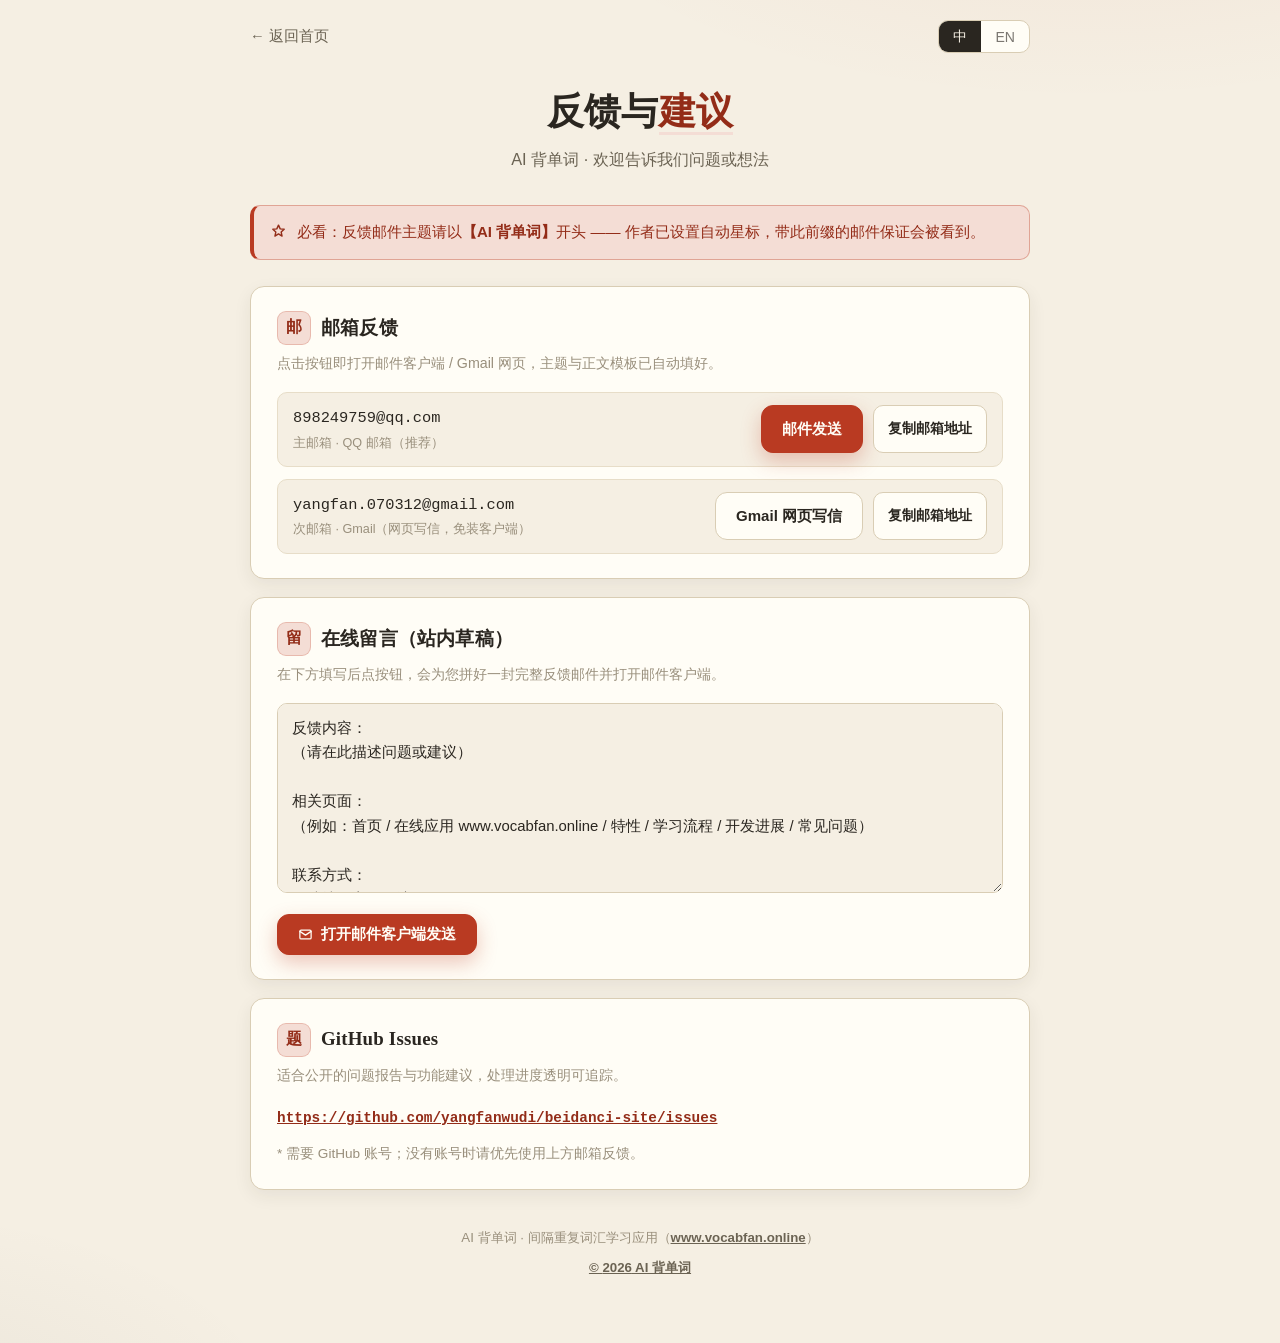
==== feedback.html @ 79ce5f50 "feat: 新增用户反馈页与页脚入口" ====
<!DOCTYPE html>
<html lang="zh-CN">
<head>
  <meta charset="utf-8">
  <meta name="viewport" content="width=device-width, initial-scale=1">
  <title>反馈 · AI 背单词 — 间隔重复词汇学习应用</title>
  <meta name="description" content="向 AI 背单词提交问题与建议：主邮箱 898249759@qq.com、次邮箱 yangfan.070312@gmail.com，或前往 GitHub Issues。邮件主题以【AI 背单词】开头，作者已设自动星标，保证会被看到。Feedback page for the AI vocabulary app.">
  <meta name="theme-color" content="#f5efe3">
  <link rel="icon" type="image/svg+xml" href="assets/favicon.svg">

  <!-- 首屏渲染前设定 html[lang]，避免语言闪烁（与 index.html 同一契约） -->
  <script>
    (function () {
      var saved = null;
      try { saved = localStorage.getItem("beidanci-lang"); } catch (e) { saved = null; }
      var fromQuery = null;
      try {
        fromQuery = new URLSearchParams(window.location.search).get("lang");
      } catch (e) { fromQuery = null; }
      var lang = "zh";
      if (fromQuery === "en" || fromQuery === "zh") { lang = fromQuery; }
      else if (saved === "en" || saved === "zh") { lang = saved; }
      document.documentElement.lang = lang === "en" ? "en" : "zh-CN";
    })();
  </script>

  <style>
    /* —— 设计变量：与 assets/style.css 保持一致 —— */
    :root {
      --paper: #f5efe3;
      --paper-deep: #ece3d0;
      --card: #fffdf6;
      --ink: #2a2620;
      --ink-soft: #6b6353;
      --ink-faint: #998f7c;
      --line: #d9cdb4;
      --line-soft: #e7ddc8;
      --accent: #b93a22;
      --accent-deep: #932c18;
      --accent-soft: #f4ddd5;
      --font-serif: Georgia, "Times New Roman", "Songti SC", "STSong", "SimSun",
        "Noto Serif CJK SC", "Source Han Serif SC", serif;
      --font-sans: -apple-system, BlinkMacSystemFont, "Segoe UI", "PingFang SC",
        "Hiragino Sans GB", "Microsoft YaHei", "Noto Sans SC", Arial, sans-serif;
      --font-mono: "Cascadia Mono", "SF Mono", Consolas, "Liberation Mono", Menlo,
        monospace;
    }

    /* —— 语言可见性：html[lang] 驱动 data-lang 元素（与站点同机制） —— */
    html[lang="en"] [data-lang="zh"] { display: none; }
    html[lang="zh-CN"] [data-lang="en"],
    html[lang="zh"] [data-lang="en"] { display: none; }

    * , *::before, *::after { box-sizing: border-box; }
    html { scroll-behavior: smooth; -webkit-text-size-adjust: 100%; }

    body {
      margin: 0;
      font-family: var(--font-sans);
      font-size: 16px;
      line-height: 1.75;
      color: var(--ink);
      background:
        radial-gradient(900px 380px at 85% -10%, rgba(185, 58, 34, 0.06), transparent 62%),
        radial-gradient(700px 360px at -10% 106%, rgba(42, 38, 32, 0.05), transparent 60%),
        var(--paper);
      min-height: 100vh;
    }

    h1, h2, h3 {
      font-family: var(--font-serif);
      line-height: 1.28;
      font-weight: 700;
      letter-spacing: 0.01em;
    }

    a { color: var(--accent-deep); }
    a:hover { text-decoration: underline; }

    :focus-visible {
      outline: 2px solid var(--accent);
      outline-offset: 2px;
      border-radius: 4px;
    }

    .fb-wrap { width: min(780px, calc(100% - 36px)); margin: 0 auto; padding: 0 0 64px; }

    /* —— 顶栏：返回 + 语言切换 —— */
    .fb-topbar {
      display: flex;
      align-items: center;
      justify-content: space-between;
      gap: 12px;
      flex-wrap: wrap;
      padding: 18px 0 6px;
    }

    .fb-back {
      color: var(--ink-soft);
      font-size: 0.92rem;
      text-decoration: none;
      padding: 6px 10px;
      margin-left: -10px;
      border-radius: 8px;
      transition: color 0.15s ease, background 0.15s ease;
    }
    .fb-back:hover { color: var(--ink); background: var(--paper-deep); text-decoration: none; }

    .fb-lang {
      display: inline-flex;
      border: 1px solid var(--line);
      border-radius: 10px;
      overflow: hidden;
      background: var(--card);
    }
    .fb-lang button {
      appearance: none;
      border: 0;
      background: transparent;
      font-family: var(--font-sans);
      font-size: 0.88rem;
      padding: 6px 14px;
      cursor: pointer;
      color: var(--ink);
      opacity: 0.62;
      transition: background 0.15s ease, color 0.15s ease, opacity 0.15s ease;
    }
    html[lang="zh-CN"] .fb-lang-zh, html[lang="zh"] .fb-lang-zh,
    html[lang="en"] .fb-lang-en { opacity: 1; background: var(--ink); color: var(--paper); }

    /* —— 页头 —— */
    .fb-head { text-align: center; padding: 26px 0 8px; }
    .fb-head h1 {
      font-size: clamp(1.7rem, 4vw, 2.3rem);
      margin: 0 0 10px;
    }
    .fb-head h1 em {
      font-style: normal;
      color: var(--accent-deep);
      border-bottom: 3px solid var(--accent-soft);
    }
    .fb-head p { margin: 0; color: var(--ink-soft); font-size: 1.02rem; }

    /* —— 顶部必看提示 —— */
    .fb-notice {
      display: flex;
      gap: 10px;
      align-items: flex-start;
      margin: 24px 0 26px;
      padding: 13px 16px;
      background: var(--accent-soft);
      border: 1px solid rgba(185, 58, 34, 0.35);
      border-left: 4px solid var(--accent);
      border-radius: 10px;
      color: var(--accent-deep);
      font-size: 0.94rem;
    }
    .fb-notice svg { flex: none; margin-top: 4px; }
    .fb-notice p { margin: 0; }

    /* —— 卡片 —— */
    .fb-card {
      background: var(--card);
      border: 1px solid var(--line);
      border-radius: 14px;
      box-shadow: 0 6px 18px rgba(42, 38, 32, 0.07);
      padding: 24px 26px;
      margin-bottom: 18px;
    }
    .fb-card h2 {
      display: flex;
      align-items: center;
      gap: 10px;
      font-size: 1.18rem;
      margin: 0 0 6px;
    }
    .fb-card h2 .fb-tile {
      display: inline-flex;
      align-items: center;
      justify-content: center;
      width: 34px;
      height: 34px;
      border-radius: 9px;
      background: var(--accent-soft);
      border: 1px solid rgba(185, 58, 34, 0.22);
      color: var(--accent-deep);
      font-family: var(--font-serif);
      font-size: 1rem;
      flex: none;
    }
    .fb-hint { color: var(--ink-faint); font-size: 0.89rem; margin: 0 0 16px; }

    .fb-email-row {
      display: flex;
      align-items: center;
      justify-content: space-between;
      gap: 10px;
      flex-wrap: wrap;
      background: var(--paper);
      border: 1px solid var(--line-soft);
      border-radius: 10px;
      padding: 12px 15px;
      margin-bottom: 12px;
    }
    .fb-email-row:last-child { margin-bottom: 0; }
    .fb-addr { margin: 0; font-size: 0.96rem; word-break: break-all; font-family: var(--font-mono); }
    .fb-addr small {
      display: block;
      font-family: var(--font-sans);
      color: var(--ink-faint);
      font-size: 0.79rem;
    }

    .fb-btnrow { display: flex; gap: 10px; flex-wrap: wrap; }

    /* —— 按钮（同站点 .btn 观感） —— */
    .fb-btn {
      display: inline-flex;
      align-items: center;
      justify-content: center;
      gap: 8px;
      padding: 10px 20px;
      border-radius: 12px;
      font-size: 0.94rem;
      font-weight: 600;
      font-family: var(--font-sans);
      cursor: pointer;
      text-decoration: none;
      border: 1px solid var(--line);
      background: var(--card);
      color: var(--ink);
      transition: transform 0.15s ease, background 0.15s ease,
        border-color 0.15s ease, box-shadow 0.15s ease;
    }
    .fb-btn:hover { text-decoration: none; transform: translateY(-2px); border-color: var(--ink-soft); background: var(--paper-deep); }
    .fb-btn:active { transform: translateY(0); }
    .fb-btn--solid {
      background: var(--accent);
      border-color: var(--accent);
      color: var(--card);
      box-shadow: 0 8px 20px rgba(185, 58, 34, 0.28);
    }
    .fb-btn--solid:hover { background: var(--accent-deep); border-color: var(--accent-deep); }
    .fb-btn--sm { padding: 7px 14px; font-size: 0.85rem; border-radius: 10px; }
    .fb-btn.fb-copied {
      background: #eaf2ec;
      border-color: #4a7c59;
      color: #4a7c59;
    }

    /* —— 留言区 —— */
    .fb-label {
      position: absolute;
      width: 1px; height: 1px;
      overflow: hidden;
      clip: rect(0 0 0 0);
    }
    #fb-text {
      width: 100%;
      min-height: 190px;
      resize: vertical;
      background: var(--paper);
      color: var(--ink);
      border: 1px solid var(--line);
      border-radius: 10px;
      padding: 12px 14px;
      font-family: var(--font-sans);
      font-size: 0.93rem;
      line-height: 1.65;
    }
    #fb-text:focus {
      outline: 2px solid var(--accent);
      outline-offset: 1px;
      border-color: var(--accent);
    }

    /* —— Issues —— */
    .fb-issues-link {
      font-family: var(--font-mono);
      font-size: 0.9rem;
      word-break: break-all;
      font-weight: 700;
    }
    .fb-issues-note { color: var(--ink-faint); font-size: 0.85rem; margin: 10px 0 0; }

    /* —— 页脚 —— */
    .fb-foot {
      text-align: center;
      color: var(--ink-faint);
      font-size: 0.83rem;
      margin-top: 36px;
    }
    .fb-foot a { color: var(--ink-soft); font-weight: 700; }

    @media (max-width: 560px) {
      .fb-card { padding: 18px 16px; }
      .fb-btnrow { width: 100%; }
      .fb-btnrow .fb-btn { flex: 1 1 auto; }
      .fb-head { padding-top: 18px; }
    }

    @media (prefers-reduced-motion: reduce) {
      html { scroll-behavior: auto; }
      .fb-btn:hover { transform: none; }
    }
  </style>
</head>
<body>
  <div class="fb-wrap">

    <!-- 顶栏：返回首页 + 中英切换 -->
    <div class="fb-topbar">
      <a class="fb-back" href="index.html">← <span data-lang="zh">返回首页</span><span data-lang="en">Back to Home</span></a>
      <div class="fb-lang" role="group" aria-label="语言切换 / Language">
        <button type="button" class="fb-lang-zh" id="langOptZh" data-target-lang="zh" aria-pressed="true" lang="zh-CN">中</button>
        <button type="button" class="fb-lang-en" id="langOptEn" data-target-lang="en" aria-pressed="false" lang="en">EN</button>
      </div>
    </div>

    <header class="fb-head">
      <h1>
        <span data-lang="zh">反馈与<em>建议</em></span>
        <span data-lang="en">Feedback &amp; <em>Suggestions</em></span>
      </h1>
      <p>
        <span data-lang="zh">AI 背单词 · 欢迎告诉我们问题或想法</span>
        <span data-lang="en">AI 背单词 · Tell us what's broken or what to improve</span>
      </p>
    </header>

    <!-- 顶部必看说明 -->
    <div class="fb-notice" role="note">
      <svg width="17" height="17" viewBox="0 0 24 24" fill="none" stroke="currentColor" stroke-width="2" stroke-linecap="round" stroke-linejoin="round" aria-hidden="true"><path d="M12 3l2.4 5.3 5.6.6-4.2 3.9 1.2 5.6L12 15.5 7 18.4l1.2-5.6L4 8.9l5.6-.6L12 3Z"/></svg>
      <p>
        <span data-lang="zh">必看：反馈邮件主题请以<b>【AI 背单词】</b>开头 —— 作者已设置自动星标，带此前缀的邮件保证会被看到。</span>
        <span data-lang="en">Must-read: start your email subject with <b>【AI 背单词】</b> — the author has an auto-star filter, so prefixed mail is guaranteed to be seen.</span>
      </p>
    </div>

    <!-- ① 邮箱直达 -->
    <section class="fb-card" aria-labelledby="fb-email-title">
      <h2 id="fb-email-title">
        <span class="fb-tile" aria-hidden="true">邮</span>
        <span data-lang="zh">邮箱反馈</span><span data-lang="en">Email</span>
      </h2>
      <p class="fb-hint">
        <span data-lang="zh">点击按钮即打开邮件客户端 / Gmail 网页，主题与正文模板已自动填好。</span>
        <span data-lang="en">Buttons open your mail client / Gmail web with subject and body template pre-filled.</span>
      </p>

      <!-- 主邮箱：QQ 邮箱 -->
      <div class="fb-email-row">
        <p class="fb-addr">
          898249759@qq.com
          <small><span data-lang="zh">主邮箱 · QQ 邮箱（推荐）</span><span data-lang="en">Primary · QQ Mail (recommended)</span></small>
        </p>
        <span class="fb-btnrow">
          <a class="fb-btn fb-btn--solid" id="mailto-qq"
             href="mailto:898249759@qq.com?subject=%E3%80%90AI%20%E8%83%8C%E5%8D%95%E8%AF%8D%E3%80%91%E5%8F%8D%E9%A6%88&body=%E5%8F%8D%E9%A6%88%E5%86%85%E5%AE%B9%EF%BC%9A%0A%EF%BC%88%E8%AF%B7%E5%9C%A8%E6%AD%A4%E6%8F%8F%E8%BF%B0%E9%97%AE%E9%A2%98%E6%88%96%E5%BB%BA%E8%AE%AE%EF%BC%89%0A%0A%E7%9B%B8%E5%85%B3%E9%A1%B5%E9%9D%A2%EF%BC%9A%0A%EF%BC%88%E4%BE%8B%E5%A6%82%EF%BC%9A%E9%A6%96%E9%A1%B5%20%2F%20%E5%9C%A8%E7%BA%BF%E5%BA%94%E7%94%A8%20www.vocabfan.online%20%2F%20%E7%89%B9%E6%80%A7%20%2F%20%E5%AD%A6%E4%B9%A0%E6%B5%81%E7%A8%8B%20%2F%20%E5%BC%80%E5%8F%91%E8%BF%9B%E5%B1%95%20%2F%20%E5%B8%B8%E8%A7%81%E9%97%AE%E9%A2%98%EF%BC%89%0A%0A%E8%81%94%E7%B3%BB%E6%96%B9%E5%BC%8F%EF%BC%9A%0A%EF%BC%88%E9%80%89%E5%A1%AB%EF%BC%8C%E6%96%B9%E4%BE%BF%E5%9B%9E%E8%AE%BF%EF%BC%89">
            <span data-lang="zh">邮件发送</span><span data-lang="en">Send Email</span>
          </a>
          <button type="button" class="fb-btn fb-btn--sm copy-email" data-email="898249759@qq.com">
            <span data-lang="zh">复制邮箱地址</span><span data-lang="en">Copy Address</span>
          </button>
        </span>
      </div>

      <!-- 次邮箱：Gmail 网页写信 -->
      <div class="fb-email-row">
        <p class="fb-addr">
          yangfan.070312@gmail.com
          <small><span data-lang="zh">次邮箱 · Gmail（网页写信，免装客户端）</span><span data-lang="en">Secondary · Gmail (web compose, no client needed)</span></small>
        </p>
        <span class="fb-btnrow">
          <a class="fb-btn" id="gmail-link" target="_blank" rel="noopener"
             href="https://mail.google.com/mail/?view=cm&amp;to=yangfan.070312@gmail.com&amp;su=%E3%80%90AI%20%E8%83%8C%E5%8D%95%E8%AF%8D%E3%80%91%E5%8F%8D%E9%A6%88&amp;body=%E5%8F%8D%E9%A6%88%E5%86%85%E5%AE%B9%EF%BC%9A%0A%EF%BC%88%E8%AF%B7%E5%9C%A8%E6%AD%A4%E6%8F%8F%E8%BF%B0%E9%97%AE%E9%A2%98%E6%88%96%E5%BB%BA%E8%AE%AE%EF%BC%89%0A%0A%E7%9B%B8%E5%85%B3%E9%A1%B5%E9%9D%A2%EF%BC%9A%0A%EF%BC%88%E4%BE%8B%E5%A6%82%EF%BC%9A%E9%A6%96%E9%A1%B5%20%2F%20%E5%9C%A8%E7%BA%BF%E5%BA%94%E7%94%A8%20www.vocabfan.online%20%2F%20%E7%89%B9%E6%80%A7%20%2F%20%E5%AD%A6%E4%B9%A0%E6%B5%81%E7%A8%8B%20%2F%20%E5%BC%80%E5%8F%91%E8%BF%9B%E5%B1%95%20%2F%20%E5%B8%B8%E8%A7%81%E9%97%AE%E9%A2%98%EF%BC%89%0A%0A%E8%81%94%E7%B3%BB%E6%96%B9%E5%BC%8F%EF%BC%9A%0A%EF%BC%88%E9%80%89%E5%A1%AB%EF%BC%8C%E6%96%B9%E4%BE%BF%E5%9B%9E%E8%AE%BF%EF%BC%89">
            <span data-lang="zh">Gmail 网页写信</span><span data-lang="en">Compose in Gmail</span>
          </a>
          <button type="button" class="fb-btn fb-btn--sm copy-email" data-email="yangfan.070312@gmail.com">
            <span data-lang="zh">复制邮箱地址</span><span data-lang="en">Copy Address</span>
          </button>
        </span>
      </div>
    </section>

    <!-- ② 站内快速留言：textarea 拼 mailto -->
    <section class="fb-card" aria-labelledby="fb-draft-title">
      <h2 id="fb-draft-title">
        <span class="fb-tile" aria-hidden="true">留</span>
        <span data-lang="zh">在线留言（站内草稿）</span><span data-lang="en">Quick Draft</span>
      </h2>
      <p class="fb-hint">
        <span data-lang="zh">在下方填写后点按钮，会为您拼好一封完整反馈邮件并打开邮件客户端。</span>
        <span data-lang="en">Fill in below, then the button assembles a complete feedback email and opens your mail client.</span>
      </p>
      <label class="fb-label" for="fb-text">
        <span data-lang="zh">反馈内容</span><span data-lang="en">Feedback content</span>
      </label>
      <textarea id="fb-text"></textarea>
      <div class="fb-btnrow" style="margin-top:12px">
        <button type="button" class="fb-btn fb-btn--solid" id="send-mailto">
          <svg width="15" height="15" viewBox="0 0 24 24" fill="none" stroke="currentColor" stroke-width="2" stroke-linecap="round" stroke-linejoin="round" aria-hidden="true"><rect x="3" y="5" width="18" height="14" rx="2"/><path d="m3 7 9 6 9-6"/></svg>
          <span data-lang="zh">打开邮件客户端发送</span><span data-lang="en">Open Mail Client to Send</span>
        </button>
      </div>
    </section>

    <!-- ③ GitHub Issues -->
    <section class="fb-card" aria-labelledby="fb-issues-title">
      <h2 id="fb-issues-title">
        <span class="fb-tile" aria-hidden="true">题</span>
        <span data-lang="zh">GitHub Issues</span><span data-lang="en">GitHub Issues</span>
      </h2>
      <p class="fb-hint">
        <span data-lang="zh">适合公开的问题报告与功能建议，处理进度透明可追踪。</span>
        <span data-lang="en">Best for public bug reports and feature requests with trackable progress.</span>
      </p>
      <a class="fb-issues-link" href="https://github.com/yangfanwudi/beidanci-site/issues" target="_blank" rel="noopener">https://github.com/yangfanwudi/beidanci-site/issues</a>
      <p class="fb-issues-note">
        <span data-lang="zh">* 需要 GitHub 账号；没有账号时请优先使用上方邮箱反馈。</span>
        <span data-lang="en">* A GitHub account is required; without one, please use the email options above.</span>
      </p>
    </section>

    <footer class="fb-foot">
      <p style="margin:0 0 6px">
        <span data-lang="zh">AI 背单词 · 间隔重复词汇学习应用（<a href="https://www.vocabfan.online/" target="_blank" rel="noopener noreferrer">www.vocabfan.online</a>）</span>
        <span data-lang="en">AI 背单词 — a spaced-repetition vocabulary app (<a href="https://www.vocabfan.online/" target="_blank" rel="noopener noreferrer">www.vocabfan.online</a>)</span>
      </p>
      <p style="margin:0"><a href="index.html">© <span id="fb-year">2026</span> AI 背单词</a></p>
    </footer>
  </div>

  <script>
    (function () {
      'use strict';

      var SUBJECT = '【AI 背单词】反馈';
      var MAIL_PRIMARY = '898249759@qq.com';
      var MAIL_SECONDARY = 'yangfan.070312@gmail.com';
      var LANG_KEY = 'beidanci-lang';

      var TEMPLATES = {
        zh: '反馈内容：\n（请在此描述问题或建议）\n\n相关页面：\n（例如：首页 / 在线应用 www.vocabfan.online / 特性 / 学习流程 / 开发进展 / 常见问题）\n\n联系方式：\n（选填，方便回访）',
        en: 'Feedback:\n(describe the issue or suggestion here)\n\nPage:\n(e.g. Home / the app at www.vocabfan.online / Features / Session / Progress / FAQ)\n\nContact:\n(optional, so we can follow up)'
      };
      var PLACEHOLDERS = {
        zh: '可直接修改下方模板后发送……',
        en: 'Edit the template below and send…'
      };
      var metaPacks = {
        zh: {
          langAttr: 'zh-CN',
          title: '反馈 · AI 背单词 — 间隔重复词汇学习应用',
          description: '向 AI 背单词提交问题与建议：主邮箱 898249759@qq.com、次邮箱 yangfan.070312@gmail.com，或前往 GitHub Issues。邮件主题以【AI 背单词】开头，作者已设自动星标，保证会被看到。'
        },
        en: {
          langAttr: 'en',
          title: 'Feedback · AI 背单词 — A Spaced-Repetition Vocabulary App',
          description: 'Send feedback for AI 背单词: primary email 898249759@qq.com, secondary yangfan.070312@gmail.com, or open a GitHub Issue. Subjects starting with 【AI 背单词】 are auto-starred by the author and guaranteed to be seen.'
        }
      };

      var currentLang = 'zh';
      var textarea = document.getElementById('fb-text');

      /* ---------- 元信息同步（title / description） ---------- */
      function setMetaContent(selector, value) {
        var el = document.head.querySelector(selector);
        if (el) el.setAttribute('content', value);
      }
      function applyMeta(lang) {
        var pack = metaPacks[lang];
        document.title = pack.title;
        setMetaContent('meta[name="description"]', pack.description);
      }

      /* ---------- 中英切换：html[lang] 驱动 data-lang 元素 ---------- */
      function setLang(lang) {
        if (lang !== 'zh' && lang !== 'en') lang = 'zh';
        currentLang = lang;
        document.documentElement.lang = metaPacks[lang].langAttr;
        var zhBtn = document.getElementById('langOptZh');
        var enBtn = document.getElementById('langOptEn');
        if (zhBtn) zhBtn.setAttribute('aria-pressed', lang === 'zh' ? 'true' : 'false');
        if (enBtn) enBtn.setAttribute('aria-pressed', lang === 'en' ? 'true' : 'false');
        applyMeta(lang);
        /* textarea 未被用户修改时，跟随语言切换模板 */
        if (!textarea.dataset.dirty || textarea.value === textarea.dataset.lastTemplate) {
          textarea.value = TEMPLATES[lang];
          textarea.dataset.lastTemplate = TEMPLATES[lang];
        }
        textarea.placeholder = PLACEHOLDERS[lang];
        /* 语言切换后同步刷新两个直达链接的正文模板 */
        applyDirectLinks();
        try { localStorage.setItem(LANG_KEY, lang); } catch (e) {}
      }
      function switchLang(lang) { setLang(lang); }
      window.setLang = setLang;       /* 契约函数，与站点 app.js 一致 */
      window.switchLang = switchLang; /* 供自检脚本识别 */

      document.getElementById('langOptZh').addEventListener('click', function () { setLang('zh'); });
      document.getElementById('langOptEn').addEventListener('click', function () { setLang('en'); });

      /* ---------- 直达链接（HTML 内为中文静态兜底，JS 按 lang 刷新） ---------- */
      function mailtoUrl(mail, subject, body) {
        return 'mailto:' + mail + '?subject=' + encodeURIComponent(subject) + '&body=' + encodeURIComponent(body);
      }
      function gmailUrl(mail, subject, body) {
        return 'https://mail.google.com/mail/?view=cm&to=' + encodeURIComponent(mail) +
          '&su=' + encodeURIComponent(subject) + '&body=' + encodeURIComponent(body);
      }
      function applyDirectLinks() {
        var t = TEMPLATES[currentLang];
        document.getElementById('mailto-qq').href = mailtoUrl(MAIL_PRIMARY, SUBJECT, t);
        document.getElementById('gmail-link').href = gmailUrl(MAIL_SECONDARY, SUBJECT, t);
      }

      /* ---------- textarea 草稿 → 打开邮件客户端 ---------- */
      textarea.addEventListener('input', function () { textarea.dataset.dirty = '1'; });
      document.getElementById('send-mailto').addEventListener('click', function () {
        var text = textarea.value && textarea.value.trim() ? textarea.value : TEMPLATES[currentLang];
        window.location.href = mailtoUrl(MAIL_PRIMARY, SUBJECT, text);
      });

      /* ---------- 复制邮箱地址（clipboard API + execCommand 兜底） ---------- */
      function copyText(text, done) {
        function fallback() {
          var ta = document.createElement('textarea');
          ta.value = text;
          ta.style.position = 'fixed'; ta.style.opacity = '0';
          document.body.appendChild(ta);
          ta.select();
          try { document.execCommand('copy'); done(true); }
          catch (e) { done(false); }
          document.body.removeChild(ta);
        }
        if (navigator.clipboard && navigator.clipboard.writeText) {
          navigator.clipboard.writeText(text).then(function () { done(true); }, fallback);
        } else { fallback(); }
      }
      document.querySelectorAll('.copy-email').forEach(function (btn) {
        btn.addEventListener('click', function () {
          copyText(btn.getAttribute('data-email'), function (ok) {
            if (!ok) {
              window.prompt(currentLang === 'zh' ? '请手动复制：' : 'Copy manually:', btn.getAttribute('data-email'));
              return;
            }
            var label = btn.querySelector('[data-lang="' + currentLang + '"]');
            if (label) {
              var old = label.textContent;
              label.textContent = currentLang === 'zh' ? '已复制 ✓' : 'Copied ✓';
              btn.classList.add('fb-copied');
              setTimeout(function () { label.textContent = old; btn.classList.remove('fb-copied'); }, 1600);
            }
          });
        });
      });

      /* ---------- 初始化 ---------- */
      document.getElementById('fb-year').textContent = String(new Date().getFullYear());
      var initial = document.documentElement.lang === 'en' ? 'en' : 'zh';
      textarea.value = TEMPLATES[initial];
      textarea.dataset.lastTemplate = TEMPLATES[initial];
      textarea.placeholder = PLACEHOLDERS[initial];
      setLang(initial);
    })();
  </script>
</body>
</html>
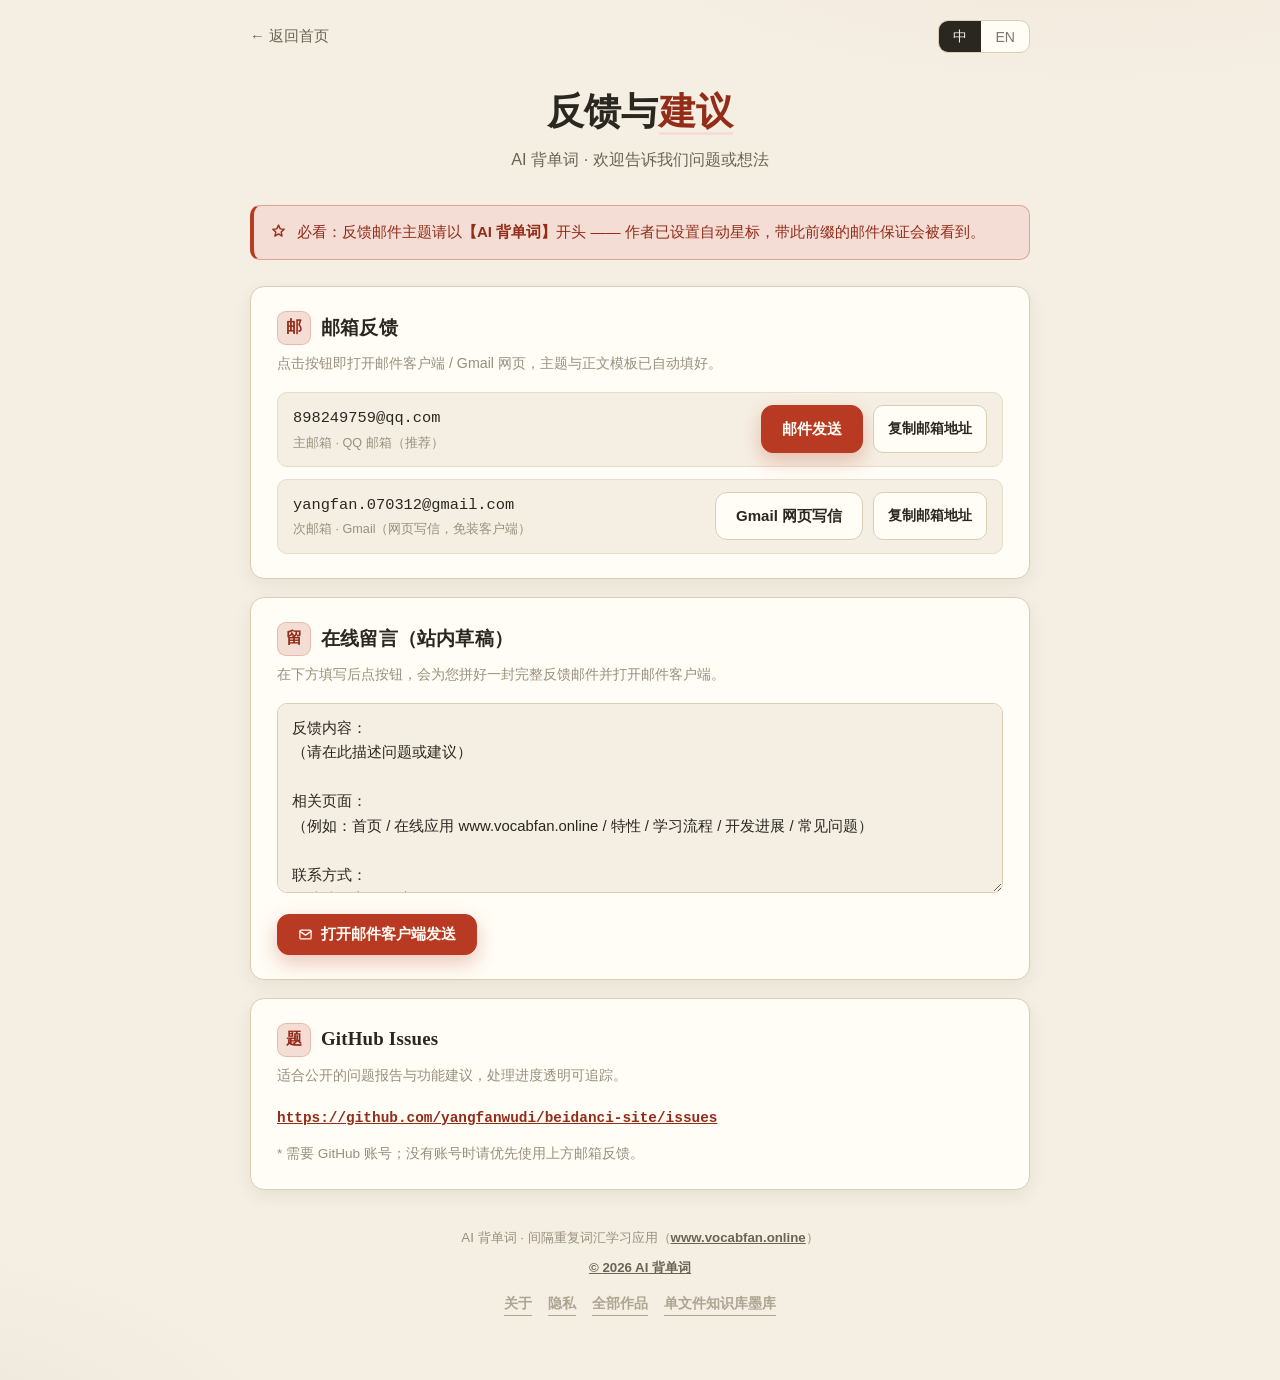
==== commit 8038bc8e: "feat: 补全 SEO 基建与合规页面 - 新增 privacy.html / about.html、robots.txt、sitemap.xml - 补 canonical 与 og:url，统一" ====
--- a/feedback.html
+++ b/feedback.html
@@ -304,6 +304,7 @@
       .fb-btn:hover { transform: none; }
     }
   </style>
+  <link rel="canonical" href="https://yangfanwudi.github.io/beidanci-site/feedback.html">
 </head>
 <body>
   <div class="fb-wrap">
@@ -428,7 +429,19 @@
         <span data-lang="en">AI 背单词 — a spaced-repetition vocabulary app (<a href="https://www.vocabfan.online/" target="_blank" rel="noopener noreferrer">www.vocabfan.online</a>)</span>
       </p>
       <p style="margin:0"><a href="index.html">© <span id="fb-year">2026</span> AI 背单词</a></p>
-    </footer>
+      <style>
+    .xfl{display:flex;flex-wrap:wrap;justify-content:center;gap:.35rem 1rem;margin:.8rem 0 0;padding:0;font-size:.85rem;line-height:1.7}
+    .xfl a{color:inherit;opacity:.78;text-decoration:none;border-bottom:1px solid currentColor}
+    .xfl a:hover,.xfl a:focus-visible{opacity:1}
+    @media(max-width:420px){.xfl{font-size:.78rem;gap:.3rem .8rem}}
+  </style>
+  <nav class="xfl" aria-label="关于与更多作品 / About and more">
+    <a href="about.html"><span data-lang="zh">关于</span><span data-lang="en">About</span></a>
+    <a href="privacy.html"><span data-lang="zh">隐私</span><span data-lang="en">Privacy</span></a>
+    <a href="https://yangfanwudi.github.io/"><span data-lang="zh">全部作品</span><span data-lang="en">All projects</span></a>
+    <a href="https://yangfanwudi.github.io/moku-site/"><span data-lang="zh">单文件知识库墨库</span><span data-lang="en">single-file knowledge base</span></a>
+  </nav>
+</footer>
   </div>
 
   <script>
